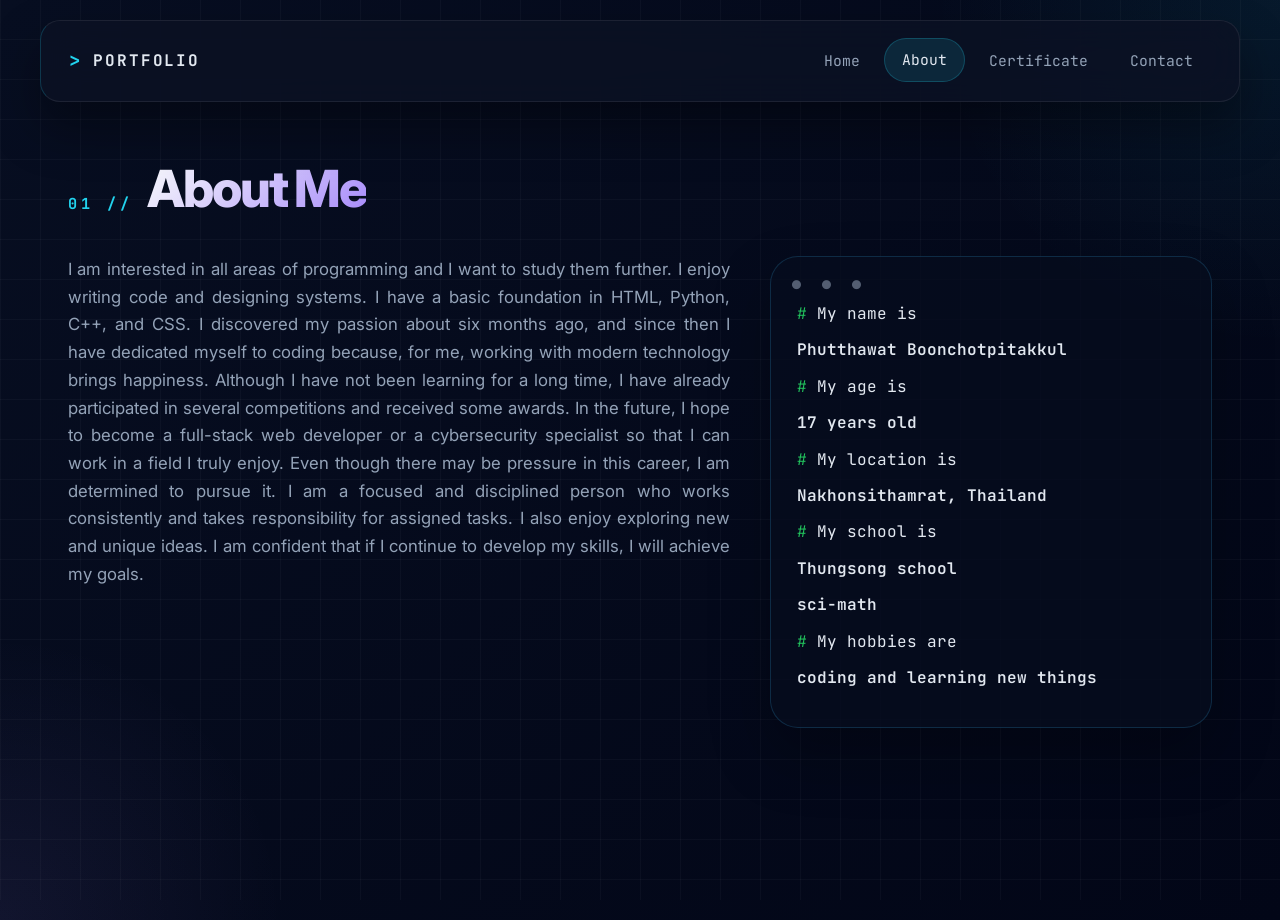
==== index2_about.html @ 13bac24c "first commit" ====
<!DOCTYPE html>
<html lang="en">
<head>
    <meta charset="UTF-8">
    <meta name="viewport" content="width=device-width, initial-scale=1.0">
    <title>My Portfolio</title>
    <link rel="stylesheet" href="index.css">
</head>
<body>
    <header class="main-header">
    <div class="logo">
        <span class="arrow">></span> PORTFOLIO
    </div>
    
    <nav class="nav-container">
        <ul class="nav">
            <li class="nav-item"><a href="index.html" class="nav-link">Home</a></li>
            <li class="nav-item"><a href="index2_about.html" class="nav-link active">About</a></li>
            <li class="nav-item"><a href="index3_certificate.html" class="nav-link">Certificate</a></li>
            <li class="nav-item"><a href="index4_contac.html" class="nav-link">Contact</a></li>
        </ul>
    </nav>
</header>
    <section id="ABOUT">
        <div class="section-heading">
            <span class="section-num">01 //</span>
            <h1>About Me</h1>
        </div>
    <div class="about-grid">
        <div class="about-left">
        <p>I am interested in all areas of programming and I want to study them further. I enjoy writing code and designing systems. I have a basic foundation in HTML, Python, C++, and CSS. I discovered my passion about six months ago, and since then I have dedicated myself to coding because, for me, working with modern technology brings happiness.
           Although I have not been learning for a long time, I have already participated in several competitions and received some awards. In the future, I hope to become a full-stack web developer or a cybersecurity specialist so that I can work in a field I truly enjoy. Even though there may be pressure in this career, I am determined to pursue it.
             I am a focused and disciplined person who works consistently and takes responsibility for assigned tasks. I also enjoy exploring new and unique ideas. I am confident that if I continue to develop my skills, I will achieve my goals.</p>
    </div>
    <div class="terminal">
      <div class="term-body">
        <p><span class="green"># </span>My name is</p>
        <p class="blue">Phutthawat Boonchotpitakkul</p>
        <p><span class="green"># </span>My age is</p>
        <p class="blue">17 years old</p>
        <p><span class="green"># </span>My location is</p>
        <p class="blue">Nakhonsithamrat, Thailand</p>
        <p><span class="green"># </span>My school is</p>
        <p class="blue">Thungsong school</p>
        <p class="blue">sci-math</p>
        <p><span class="green"># </span>My hobbies are</p>
        <p class="blue">coding and learning new things</p>

      </div>
    </div>
    </section>
  </div>
        
</body>
</html>
---- index.css ----
﻿@import url('https://fonts.googleapis.com/css2?family=Inter:wght@400;700&family=JetBrains+Mono:wght@400;500&display=swap');

:root {
    --bg-dark: #040b1a;
    --bg-panel: rgba(12, 18, 36, 0.75);
    --bg-panel-strong: rgba(5, 13, 34, 0.9);
    --border-glow: rgba(34, 211, 238, 0.35);
    --border-highlight: rgba(167, 139, 250, 0.6);
    --text-primary: #e2e8f0;
    --text-muted: #94a3b8;
    --text-accent: #22d3ee;
    --text-accent-strong: #a78bfa;
    --surface: rgba(255, 255, 255, 0.05);
    --shadow: 0 25px 50px rgba(0, 0, 0, 0.35);
    --radius: 20px;
}

* {
    box-sizing: border-box;
}

html {
    scroll-behavior: smooth;
}

body {
    margin: 0;
    min-height: 100vh;
    font-family: 'Inter', sans-serif;
    color: var(--text-primary);
    background-color: var(--bg-dark);
    background-image:
        radial-gradient(circle at top right, rgba(34, 211, 238, 0.08), transparent 22%),
        radial-gradient(circle at bottom left, rgba(167, 139, 250, 0.08), transparent 18%),
        linear-gradient(135deg, rgba(7, 14, 33, 1) 0%, rgba(2, 6, 23, 1) 100%);
    line-height: 1.65;
}

body::before {
    content: '';
    position: fixed;
    inset: 0;
    background-image:
        linear-gradient(0deg, rgba(255,255,255,0.03) 1px, transparent 1px),
        linear-gradient(90deg, rgba(255,255,255,0.03) 1px, transparent 1px);
    background-size: 40px 40px;
    pointer-events: none;
    z-index: -1;
}

img {
    max-width: 100%;
    display: block;
}

a {
    color: var(--text-accent);
    text-decoration: none;
}

a:hover {
    color: #8be9fd;
}

button,
input,
textarea {
    font: inherit;
}

.main-header {
    max-width: 1200px;
    margin: 20px auto 0;
    padding: 18px 28px;
    display: flex;
    align-items: center;
    justify-content: space-between;
    gap: 16px;
    background: rgba(12, 18, 36, 0.82);
    border: 1px solid rgba(255, 255, 255, 0.08);
    border-left: 1px solid rgba(34, 211, 238, 0.2);
    border-radius: var(--radius);
    box-shadow: var(--shadow);
    backdrop-filter: blur(18px);
}

.logo {
    display: inline-flex;
    align-items: center;
    gap: 10px;
    font-family: 'JetBrains Mono', monospace;
    font-weight: 700;
    letter-spacing: 0.12em;
    font-size: 1rem;
    text-transform: uppercase;
    color: var(--text-primary);
}

.logo .arrow {
    color: var(--text-accent);
    font-size: 1.2rem;
}

.nav-container {
    flex: 1;
}

.nav {
    display: flex;
    flex-wrap: wrap;
    justify-content: flex-end;
    list-style: none;
    gap: 6px;
    margin: 0;
    padding: 0;
}

.nav-link {
    display: inline-flex;
    align-items: center;
    justify-content: center;
    padding: 10px 18px;
    border-radius: 999px;
    color: var(--text-muted);
    font-size: 0.92rem;
    font-family: 'JetBrains Mono', monospace;
    transition: transform 0.25s ease, color 0.25s ease, background 0.25s ease;
}

.nav-link:hover,
.nav-link.active {
    color: var(--text-primary);
    background: rgba(34, 211, 238, 0.12);
    transform: translateY(-1px);
}

.nav-link.active {
    box-shadow: inset 0 0 0 1px rgba(34, 211, 238, 0.22);
}

section {
    max-width: 1200px;
    margin: 0 auto;
    padding: 80px 28px 60px;
}

.section-heading {
    display: flex;
    align-items: flex-end;
    flex-wrap: wrap;
    gap: 14px;
    margin-bottom: 40px;
}

.section-num {
    color: var(--text-accent);
    font-family: 'JetBrains Mono', monospace;
    font-size: 0.95rem;
    font-weight: 700;
    letter-spacing: 0.26em;
}

section h1 {
    margin: 0;
    font-size: clamp(2.25rem, 4vw, 3.4rem);
    line-height: 1.05;
    letter-spacing: -0.04em;
}

#HERO {
    display: grid;
    place-items: center;
    min-height: calc(100vh - 140px);
    padding-top: 120px;
}

.hero-content {
    width: min(780px, 100%);
    padding: 42px 42px 48px;
    background: linear-gradient(180deg, rgba(255,255,255,0.04), rgba(255,255,255,0.02));
    border: 1px solid rgba(255, 255, 255, 0.08);
    border-radius: 32px;
    box-shadow: 0 35px 80px rgba(0,0,0,0.25);
    backdrop-filter: blur(18px);
}

.tag {
    display: inline-flex;
    align-items: center;
    gap: 10px;
    padding: 12px 18px;
    border-radius: 999px;
    border: 1px solid rgba(34, 211, 238, 0.2);
    background: rgba(34, 211, 238, 0.08);
    color: var(--text-primary);
    font-family: 'JetBrains Mono', monospace;
    font-size: 0.82rem;
    letter-spacing: 0.16em;
    text-transform: uppercase;
    margin-bottom: 24px;
}

.greeting {
    margin: 0 0 18px;
    color: var(--text-muted);
    font-size: 1.1rem;
    font-family: 'JetBrains Mono', monospace;
}

h1 {
    margin: 0;
    font-size: clamp(3.2rem, 7vw, 5rem);
    font-weight: 800;
    line-height: 0.95;
    background: linear-gradient(135deg, #f8fafc 0%, #a78bfa 100%);
    -webkit-background-clip: text;
    background-clip: text;
    -webkit-text-fill-color: transparent;
}

h1 span {
    display: block;
    font-size: 0.95em;
    color: var(--text-accent);
}

.desc {
    margin-top: 26px;
    color: var(--text-muted);
    font-size: 1.05rem;
    max-width: 680px;
}

#ABOUT,
#PORTFOLIO,
#CONTACT {
    padding-top: 60px;
}

#ABOUT {
    padding-bottom: 80px;
}

.about-grid {
    display: grid;
    grid-template-columns: 1.2fr 0.8fr;
    gap: 40px;
    align-items: start;
}

.about-left p {
    margin: 0;
    color: var(--text-muted);
    font-size: 1.05rem;
    text-align: justify;
}

.terminal {
    position: relative;
    padding: 28px 26px 26px;
    background: rgba(7, 13, 30, 0.82);
    border: 1px solid rgba(56, 189, 248, 0.18);
    border-radius: 28px;
    box-shadow: 0 28px 60px rgba(0,0,0,0.25);
}

.terminal::before {
    content: '● ● ●';
    position: absolute;
    top: 18px;
    left: 20px;
    color: rgba(148, 163, 184, 0.55);
    letter-spacing: 8px;
    font-size: 0.75rem;
}

.term-body {
    margin-top: 16px;
}

.term-body p {
    margin: 10px 0;
    color: var(--text-primary);
    font-family: 'JetBrains Mono', monospace;
}

.green {
    color: #22c55e;
}

.blue {
    color: #38bdf8;
    font-weight: 600;
}

.projects-container {
    display: grid;
    gap: 30px;
}

.proj-item {
    display: grid;
    grid-template-columns: 380px minmax(0, 1fr);
    gap: 32px;
    align-items: center;
    padding: 26px;
    border-radius: 28px;
    background: rgba(10, 16, 32, 0.82);
    border: 1px solid rgba(255,255,255,0.06);
    box-shadow: 0 30px 80px rgba(0,0,0,0.2);
}

.proj-item:nth-child(even) {
    grid-template-columns: minmax(0, 1fr) 380px;
}

.proj-image {
    border-radius: 22px;
    overflow: hidden;
    min-height: 240px;
    background: #0a1221;
    border: 1px solid rgba(255,255,255,0.06);
}

.proj-image img {
    width: 100%;
    height: 100%;
    object-fit: cover;
    display: block;
    transition: transform 0.45s ease;
}

.proj-item:hover .proj-image img {
    transform: scale(1.04);
}

.proj-content {
    display: flex;
    flex-direction: column;
    gap: 16px;
}

.proj-tag {
    display: inline-flex;
    align-items: center;
    padding: 8px 14px;
    border-radius: 999px;
    background: rgba(56, 189, 248, 0.12);
    color: #7dd3fc;
    font-family: 'JetBrains Mono', monospace;
    font-size: 0.8rem;
    letter-spacing: 0.08em;
    text-transform: uppercase;
}

.proj-name {
    margin: 0;
    font-size: 2rem;
    font-weight: 800;
    color: #f8fafc;
}

.proj-desc {
    margin: 0;
    color: var(--text-muted);
    line-height: 1.75;
    font-size: 1rem;
    text-align: justify;
}

#CONTACT {
    padding-bottom: 80px;
}

#CONTACT .contact-container {
    display: grid;
    grid-template-columns: repeat(auto-fit, minmax(280px, 1fr));
    gap: 24px;
}

#CONTACT .contact-header {
    margin-bottom: 40px;
}

.contact-item {
    width: 100%;
    padding: 26px 28px;
    border-radius: 28px;
    background: rgba(12, 18, 36, 0.9);
    border: 1px solid rgba(34, 211, 238, 0.15);
    box-shadow: 0 25px 45px rgba(0, 0, 0, 0.25);
    display: grid;
    gap: 12px;
}

.contact-item:hover {
    transform: translateY(-3px);
    border-color: rgba(34, 211, 238, 0.3);
}

.info-icon {
    font-size: 1.8rem;
    color: var(--text-accent);
}

.info-label {
    color: var(--text-accent-strong);
    font-family: 'JetBrains Mono', monospace;
    font-size: 0.9rem;
    text-transform: uppercase;
    letter-spacing: 0.2em;
}

.info-value {
    color: var(--text-primary);
    font-size: 1.15rem;
    font-weight: 700;
    word-break: break-word;
}

.contact-header {
    display: flex;
    align-items: baseline;
    gap: 16px;
}
.btn-more {
    display: inline-flex;
    align-items: center;
    gap: 10px;
    padding: 14px 22px;
    border-radius: 999px;
    border: 1px solid rgba(255,255,255,0.08);
    background: rgba(255,255,255,0.04);
    color: var(--text-primary);
    transition: transform 0.25s ease, background 0.25s ease;
}

.btn-more:hover {
    background: rgba(34, 211, 238, 0.12);
    transform: translateY(-2px);
}

@media (max-width: 1080px) {
    .proj-item,
    .about-grid {
        grid-template-columns: 1fr;
    }

    .proj-item:nth-child(even) {
        grid-template-columns: 1fr;
    }
}

@media (max-width: 820px) {
    .main-header {
        flex-direction: column;
        align-items: flex-start;
    }

    .nav {
        justify-content: center;
        flex-wrap: nowrap;
        overflow-x: auto;
        -webkit-overflow-scrolling: touch;
        gap: 6px;
    }

    .nav-link {
        font-size: 0.82rem;
        padding: 8px 12px;
        white-space: nowrap;
    }

    section {
        padding: 60px 20px 40px;
    }

    .hero-content {
        padding: 32px 24px 32px;
    }
}

@media (max-width: 768px) {
    #CONTACT .contact-container {
        grid-template-columns: repeat(2, 1fr);
    }
}

@media (max-width: 640px) {
    .nav-link {
        padding: 10px 14px;
        font-size: 0.82rem;
    }

    .section-heading {
        gap: 10px;
    }

    .proj-name {
        font-size: 1.6rem;
    }

    .contact-item {
        padding: 22px;
    }

    #CONTACT .contact-container {
        grid-template-columns: 1fr;
    }

    #HERO {
        min-height: auto;
        padding-top: 80px;
    }

    h1 {
        font-size: clamp(2.4rem, 10vw, 3.7rem);
    }
}
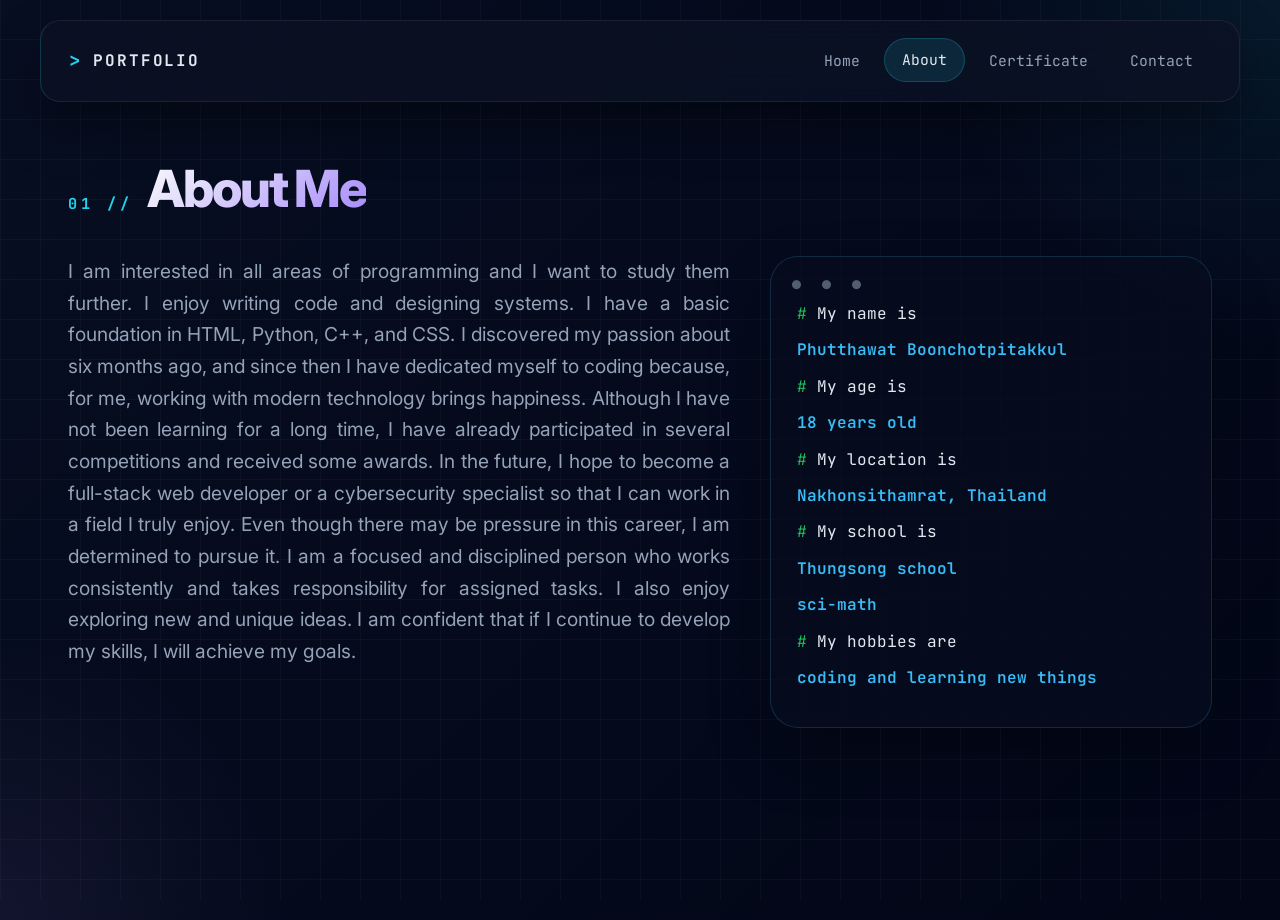
==== commit fdddc64e: "Add function aos and upgrade desire" ====
--- a/index2_about.html
+++ b/index2_about.html
@@ -1,3 +1,4 @@
+
 <!DOCTYPE html>
 <html lang="en">
 <head>
@@ -5,6 +6,7 @@
     <meta name="viewport" content="width=device-width, initial-scale=1.0">
     <title>My Portfolio</title>
     <link rel="stylesheet" href="index.css">
+    <link href="https://unpkg.com/aos@2.3.1/dist/aos.css" rel="stylesheet">
 </head>
 <body>
     <header class="main-header">
@@ -22,22 +24,33 @@
     </nav>
 </header>
     <section id="ABOUT">
+        <div data-aos="fade-right"
+             data-aos-offset="300"
+            data-aos-easing="ease-out-back">
         <div class="section-heading">
             <span class="section-num">01 //</span>
             <h1>About Me</h1>
         </div>
-    <div class="about-grid">
-        <div class="about-left">
-        <p>I am interested in all areas of programming and I want to study them further. I enjoy writing code and designing systems. I have a basic foundation in HTML, Python, C++, and CSS. I discovered my passion about six months ago, and since then I have dedicated myself to coding because, for me, working with modern technology brings happiness.
-           Although I have not been learning for a long time, I have already participated in several competitions and received some awards. In the future, I hope to become a full-stack web developer or a cybersecurity specialist so that I can work in a field I truly enjoy. Even though there may be pressure in this career, I am determined to pursue it.
-             I am a focused and disciplined person who works consistently and takes responsibility for assigned tasks. I also enjoy exploring new and unique ideas. I am confident that if I continue to develop my skills, I will achieve my goals.</p>
-    </div>
+        </div>
+        <div class="about-grid">
+            <div data-aos="fade-up"
+                data-aos-anchor-placement="top-bottom">
+            <div class="about-left">
+            <p>I am interested in all areas of programming and I want to study them further. I enjoy writing code and designing systems. I have a basic foundation in HTML, Python, C++, and CSS. I discovered my passion about six months ago, and since then I have dedicated myself to coding because, for me, working with modern technology brings happiness.
+                Although I have not been learning for a long time, I have already participated in several competitions and received some awards. In the future, I hope to become a full-stack web developer or a cybersecurity specialist so that I can work in a field I truly enjoy. Even though there may be pressure in this career, I am determined to pursue it.
+                I am a focused and disciplined person who works consistently and takes responsibility for assigned tasks. I also enjoy exploring new and unique ideas. I am confident that if I continue to develop my skills, I will achieve my goals.</p>
+            </div>
+
+        </div>
+
+    <div data-aos="fade-up"
+        data-aos-anchor-placement="top-bottom">    
     <div class="terminal">
       <div class="term-body">
         <p><span class="green"># </span>My name is</p>
         <p class="blue">Phutthawat Boonchotpitakkul</p>
         <p><span class="green"># </span>My age is</p>
-        <p class="blue">17 years old</p>
+        <p class="blue">18 years old</p>
         <p><span class="green"># </span>My location is</p>
         <p class="blue">Nakhonsithamrat, Thailand</p>
         <p><span class="green"># </span>My school is</p>
@@ -49,7 +62,11 @@
       </div>
     </div>
     </section>
-  </div>
+    </div>
+    <script src="https://unpkg.com/aos@2.3.1/dist/aos.js"></script>
+    <script>
+        AOS.init();
+    </script>
         
 </body>
 </html>
--- a/index.css
+++ b/index.css
@@ -251,7 +251,7 @@
 .about-left p {
     margin: 0;
     color: var(--text-muted);
-    font-size: 1.05rem;
+    font-size: 1.20rem;
     text-align: justify;
 }
 
@@ -280,7 +280,6 @@
 
 .term-body p {
     margin: 10px 0;
-    color: var(--text-primary);
     font-family: 'JetBrains Mono', monospace;
 }
 
@@ -314,10 +313,22 @@
     grid-template-columns: minmax(0, 1fr) 380px;
 }
 
+@media (min-width: 1081px) {
+    .proj-item:nth-child(even) .proj-image {
+        order: 2;
+    }
+.proj-item:nth-child(even) .proj-content {
+        order: 1;
+        text-align: right;
+        align-items: flex-end;
+    }
+}
+
 .proj-image {
     border-radius: 22px;
     overflow: hidden;
-    min-height: 240px;
+    width: 100%;
+    aspect-ratio: 16 / 10;
     background: #0a1221;
     border: 1px solid rgba(255,255,255,0.06);
 }
@@ -329,6 +340,9 @@
     display: block;
     transition: transform 0.45s ease;
 }
+.proj-image img[alt="THNCA"] {
+    object-fit: contain;
+}
 
 .proj-item:hover .proj-image img {
     transform: scale(1.04);
@@ -339,17 +353,17 @@
     flex-direction: column;
     gap: 16px;
 }
-
 .proj-tag {
     display: inline-flex;
     align-items: center;
-    padding: 8px 14px;
+    width: fit-content;        
+    padding: 8px 14px;         
     border-radius: 999px;
     background: rgba(56, 189, 248, 0.12);
     color: #7dd3fc;
     font-family: 'JetBrains Mono', monospace;
-    font-size: 0.8rem;
-    letter-spacing: 0.08em;
+    font-size: 0.86rem;        
+    letter-spacing: 0.1em;    
     text-transform: uppercase;
 }
 
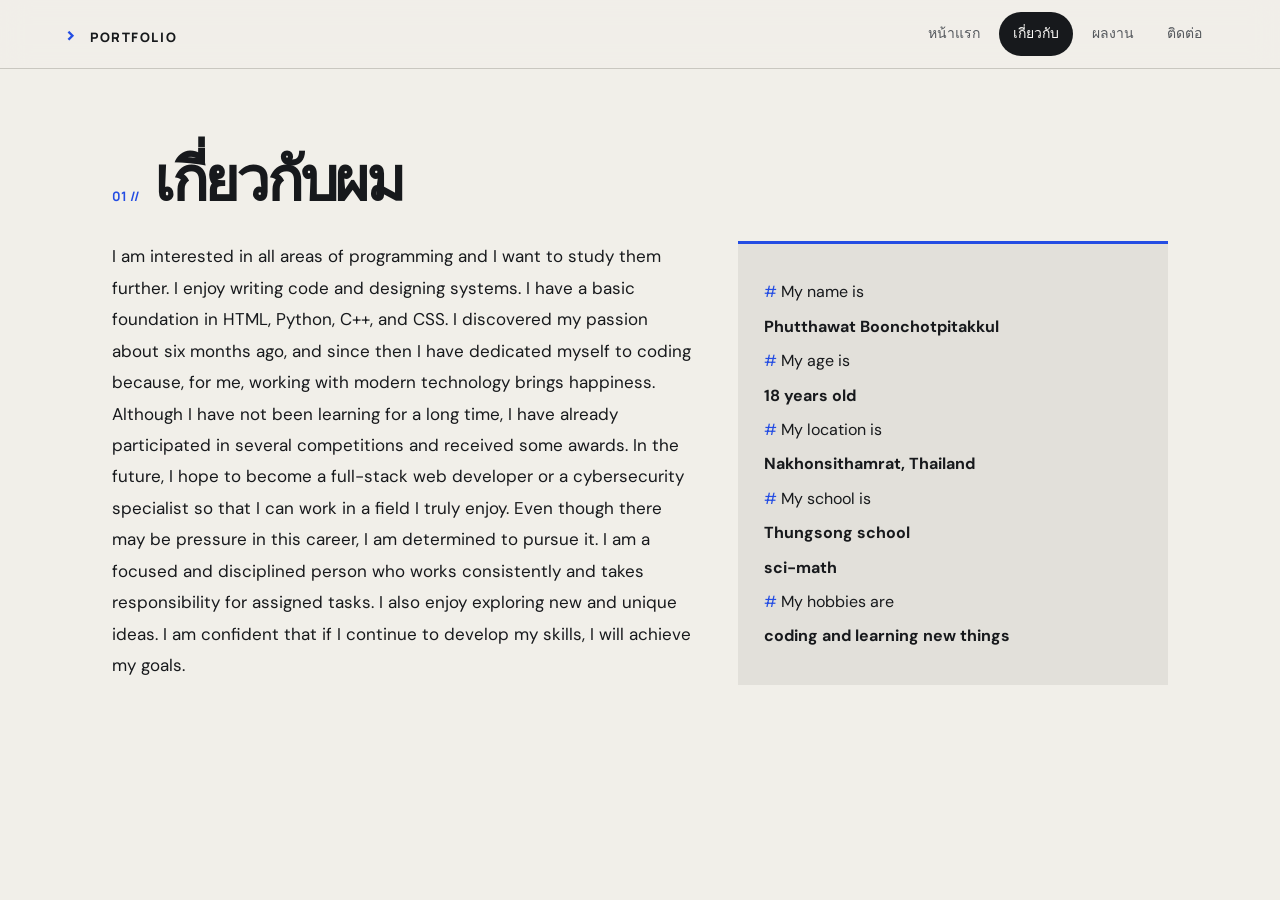
==== commit 3bb651aa: "Improve Thai portfolio UX and responsive layout" ====
--- a/index2_about.html
+++ b/index2_about.html
@@ -1,6 +1,6 @@
 
 <!DOCTYPE html>
-<html lang="en">
+<html lang="th">
 <head>
     <meta charset="UTF-8">
     <meta name="viewport" content="width=device-width, initial-scale=1.0">
@@ -16,10 +16,10 @@
     
     <nav class="nav-container">
         <ul class="nav">
-            <li class="nav-item"><a href="index.html" class="nav-link">Home</a></li>
-            <li class="nav-item"><a href="index2_about.html" class="nav-link active">About</a></li>
-            <li class="nav-item"><a href="index3_certificate.html" class="nav-link">Certificate</a></li>
-            <li class="nav-item"><a href="index4_contac.html" class="nav-link">Contact</a></li>
+            <li class="nav-item"><a href="index.html" class="nav-link">หน้าแรก</a></li>
+            <li class="nav-item"><a href="index2_about.html" class="nav-link active">เกี่ยวกับ</a></li>
+            <li class="nav-item"><a href="index3_certificate.html" class="nav-link">ผลงาน</a></li>
+            <li class="nav-item"><a href="index4_contac.html" class="nav-link">ติดต่อ</a></li>
         </ul>
     </nav>
 </header>
@@ -29,7 +29,7 @@
             data-aos-easing="ease-out-back">
         <div class="section-heading">
             <span class="section-num">01 //</span>
-            <h1>About Me</h1>
+            <h1>เกี่ยวกับผม</h1>
         </div>
         </div>
         <div class="about-grid">
--- a/index.css
+++ b/index.css
@@ -1,533 +1,6 @@
-﻿@import url('https://fonts.googleapis.com/css2?family=Inter:wght@400;700&family=JetBrains+Mono:wght@400;500&display=swap');
-
-:root {
-    --bg-dark: #040b1a;
-    --bg-panel: rgba(12, 18, 36, 0.75);
-    --bg-panel-strong: rgba(5, 13, 34, 0.9);
-    --border-glow: rgba(34, 211, 238, 0.35);
-    --border-highlight: rgba(167, 139, 250, 0.6);
-    --text-primary: #e2e8f0;
-    --text-muted: #94a3b8;
-    --text-accent: #22d3ee;
-    --text-accent-strong: #a78bfa;
-    --surface: rgba(255, 255, 255, 0.05);
-    --shadow: 0 25px 50px rgba(0, 0, 0, 0.35);
-    --radius: 20px;
-}
-
-* {
-    box-sizing: border-box;
-}
-
-html {
-    scroll-behavior: smooth;
-}
-
-body {
-    margin: 0;
-    min-height: 100vh;
-    font-family: 'Inter', sans-serif;
-    color: var(--text-primary);
-    background-color: var(--bg-dark);
-    background-image:
-        radial-gradient(circle at top right, rgba(34, 211, 238, 0.08), transparent 22%),
-        radial-gradient(circle at bottom left, rgba(167, 139, 250, 0.08), transparent 18%),
-        linear-gradient(135deg, rgba(7, 14, 33, 1) 0%, rgba(2, 6, 23, 1) 100%);
-    line-height: 1.65;
-}
-
-body::before {
-    content: '';
-    position: fixed;
-    inset: 0;
-    background-image:
-        linear-gradient(0deg, rgba(255,255,255,0.03) 1px, transparent 1px),
-        linear-gradient(90deg, rgba(255,255,255,0.03) 1px, transparent 1px);
-    background-size: 40px 40px;
-    pointer-events: none;
-    z-index: -1;
-}
-
-img {
-    max-width: 100%;
-    display: block;
-}
-
-a {
-    color: var(--text-accent);
-    text-decoration: none;
-}
-
-a:hover {
-    color: #8be9fd;
-}
-
-button,
-input,
-textarea {
-    font: inherit;
-}
-
-.main-header {
-    max-width: 1200px;
-    margin: 20px auto 0;
-    padding: 18px 28px;
-    display: flex;
-    align-items: center;
-    justify-content: space-between;
-    gap: 16px;
-    background: rgba(12, 18, 36, 0.82);
-    border: 1px solid rgba(255, 255, 255, 0.08);
-    border-left: 1px solid rgba(34, 211, 238, 0.2);
-    border-radius: var(--radius);
-    box-shadow: var(--shadow);
-    backdrop-filter: blur(18px);
-}
-
-.logo {
-    display: inline-flex;
-    align-items: center;
-    gap: 10px;
-    font-family: 'JetBrains Mono', monospace;
-    font-weight: 700;
-    letter-spacing: 0.12em;
-    font-size: 1rem;
-    text-transform: uppercase;
-    color: var(--text-primary);
-}
-
-.logo .arrow {
-    color: var(--text-accent);
-    font-size: 1.2rem;
-}
-
-.nav-container {
-    flex: 1;
-}
-
-.nav {
-    display: flex;
-    flex-wrap: wrap;
-    justify-content: flex-end;
-    list-style: none;
-    gap: 6px;
-    margin: 0;
-    padding: 0;
-}
-
-.nav-link {
-    display: inline-flex;
-    align-items: center;
-    justify-content: center;
-    padding: 10px 18px;
-    border-radius: 999px;
-    color: var(--text-muted);
-    font-size: 0.92rem;
-    font-family: 'JetBrains Mono', monospace;
-    transition: transform 0.25s ease, color 0.25s ease, background 0.25s ease;
-}
-
-.nav-link:hover,
-.nav-link.active {
-    color: var(--text-primary);
-    background: rgba(34, 211, 238, 0.12);
-    transform: translateY(-1px);
-}
-
-.nav-link.active {
-    box-shadow: inset 0 0 0 1px rgba(34, 211, 238, 0.22);
-}
-
-section {
-    max-width: 1200px;
-    margin: 0 auto;
-    padding: 80px 28px 60px;
-}
-
-.section-heading {
-    display: flex;
-    align-items: flex-end;
-    flex-wrap: wrap;
-    gap: 14px;
-    margin-bottom: 40px;
-}
-
-.section-num {
-    color: var(--text-accent);
-    font-family: 'JetBrains Mono', monospace;
-    font-size: 0.95rem;
-    font-weight: 700;
-    letter-spacing: 0.26em;
-}
-
-section h1 {
-    margin: 0;
-    font-size: clamp(2.25rem, 4vw, 3.4rem);
-    line-height: 1.05;
-    letter-spacing: -0.04em;
-}
-
-#HERO {
-    display: grid;
-    place-items: center;
-    min-height: calc(100vh - 140px);
-    padding-top: 120px;
-}
-
-.hero-content {
-    width: min(780px, 100%);
-    padding: 42px 42px 48px;
-    background: linear-gradient(180deg, rgba(255,255,255,0.04), rgba(255,255,255,0.02));
-    border: 1px solid rgba(255, 255, 255, 0.08);
-    border-radius: 32px;
-    box-shadow: 0 35px 80px rgba(0,0,0,0.25);
-    backdrop-filter: blur(18px);
-}
-
-.tag {
-    display: inline-flex;
-    align-items: center;
-    gap: 10px;
-    padding: 12px 18px;
-    border-radius: 999px;
-    border: 1px solid rgba(34, 211, 238, 0.2);
-    background: rgba(34, 211, 238, 0.08);
-    color: var(--text-primary);
-    font-family: 'JetBrains Mono', monospace;
-    font-size: 0.82rem;
-    letter-spacing: 0.16em;
-    text-transform: uppercase;
-    margin-bottom: 24px;
-}
-
-.greeting {
-    margin: 0 0 18px;
-    color: var(--text-muted);
-    font-size: 1.1rem;
-    font-family: 'JetBrains Mono', monospace;
-}
-
-h1 {
-    margin: 0;
-    font-size: clamp(3.2rem, 7vw, 5rem);
-    font-weight: 800;
-    line-height: 0.95;
-    background: linear-gradient(135deg, #f8fafc 0%, #a78bfa 100%);
-    -webkit-background-clip: text;
-    background-clip: text;
-    -webkit-text-fill-color: transparent;
-}
-
-h1 span {
-    display: block;
-    font-size: 0.95em;
-    color: var(--text-accent);
-}
-
-.desc {
-    margin-top: 26px;
-    color: var(--text-muted);
-    font-size: 1.05rem;
-    max-width: 680px;
-}
-
-#ABOUT,
-#PORTFOLIO,
-#CONTACT {
-    padding-top: 60px;
-}
-
-#ABOUT {
-    padding-bottom: 80px;
-}
-
-.about-grid {
-    display: grid;
-    grid-template-columns: 1.2fr 0.8fr;
-    gap: 40px;
-    align-items: start;
-}
-
-.about-left p {
-    margin: 0;
-    color: var(--text-muted);
-    font-size: 1.20rem;
-    text-align: justify;
-}
-
-.terminal {
-    position: relative;
-    padding: 28px 26px 26px;
-    background: rgba(7, 13, 30, 0.82);
-    border: 1px solid rgba(56, 189, 248, 0.18);
-    border-radius: 28px;
-    box-shadow: 0 28px 60px rgba(0,0,0,0.25);
-}
-
-.terminal::before {
-    content: '● ● ●';
-    position: absolute;
-    top: 18px;
-    left: 20px;
-    color: rgba(148, 163, 184, 0.55);
-    letter-spacing: 8px;
-    font-size: 0.75rem;
-}
-
-.term-body {
-    margin-top: 16px;
-}
-
-.term-body p {
-    margin: 10px 0;
-    font-family: 'JetBrains Mono', monospace;
-}
-
-.green {
-    color: #22c55e;
-}
-
-.blue {
-    color: #38bdf8;
-    font-weight: 600;
-}
-
-.projects-container {
-    display: grid;
-    gap: 30px;
-}
-
-.proj-item {
-    display: grid;
-    grid-template-columns: 380px minmax(0, 1fr);
-    gap: 32px;
-    align-items: center;
-    padding: 26px;
-    border-radius: 28px;
-    background: rgba(10, 16, 32, 0.82);
-    border: 1px solid rgba(255,255,255,0.06);
-    box-shadow: 0 30px 80px rgba(0,0,0,0.2);
-}
-
-.proj-item:nth-child(even) {
-    grid-template-columns: minmax(0, 1fr) 380px;
-}
-
-@media (min-width: 1081px) {
-    .proj-item:nth-child(even) .proj-image {
-        order: 2;
-    }
-.proj-item:nth-child(even) .proj-content {
-        order: 1;
-        text-align: right;
-        align-items: flex-end;
-    }
-}
-
-.proj-image {
-    border-radius: 22px;
-    overflow: hidden;
-    width: 100%;
-    aspect-ratio: 16 / 10;
-    background: #0a1221;
-    border: 1px solid rgba(255,255,255,0.06);
-}
-
-.proj-image img {
-    width: 100%;
-    height: 100%;
-    object-fit: cover;
-    display: block;
-    transition: transform 0.45s ease;
-}
-.proj-image img[alt="THNCA"] {
-    object-fit: contain;
-}
-
-.proj-item:hover .proj-image img {
-    transform: scale(1.04);
-}
-
-.proj-content {
-    display: flex;
-    flex-direction: column;
-    gap: 16px;
-}
-.proj-tag {
-    display: inline-flex;
-    align-items: center;
-    width: fit-content;        
-    padding: 8px 14px;         
-    border-radius: 999px;
-    background: rgba(56, 189, 248, 0.12);
-    color: #7dd3fc;
-    font-family: 'JetBrains Mono', monospace;
-    font-size: 0.86rem;        
-    letter-spacing: 0.1em;    
-    text-transform: uppercase;
-}
-
-.proj-name {
-    margin: 0;
-    font-size: 2rem;
-    font-weight: 800;
-    color: #f8fafc;
-}
-
-.proj-desc {
-    margin: 0;
-    color: var(--text-muted);
-    line-height: 1.75;
-    font-size: 1rem;
-    text-align: justify;
-}
-
-#CONTACT {
-    padding-bottom: 80px;
-}
-
-#CONTACT .contact-container {
-    display: grid;
-    grid-template-columns: repeat(auto-fit, minmax(280px, 1fr));
-    gap: 24px;
-}
-
-#CONTACT .contact-header {
-    margin-bottom: 40px;
-}
-
-.contact-item {
-    width: 100%;
-    padding: 26px 28px;
-    border-radius: 28px;
-    background: rgba(12, 18, 36, 0.9);
-    border: 1px solid rgba(34, 211, 238, 0.15);
-    box-shadow: 0 25px 45px rgba(0, 0, 0, 0.25);
-    display: grid;
-    gap: 12px;
-}
-
-.contact-item:hover {
-    transform: translateY(-3px);
-    border-color: rgba(34, 211, 238, 0.3);
-}
-
-.info-icon {
-    font-size: 1.8rem;
-    color: var(--text-accent);
-}
-
-.info-label {
-    color: var(--text-accent-strong);
-    font-family: 'JetBrains Mono', monospace;
-    font-size: 0.9rem;
-    text-transform: uppercase;
-    letter-spacing: 0.2em;
-}
-
-.info-value {
-    color: var(--text-primary);
-    font-size: 1.15rem;
-    font-weight: 700;
-    word-break: break-word;
-}
-
-.contact-header {
-    display: flex;
-    align-items: baseline;
-    gap: 16px;
-}
-.btn-more {
-    display: inline-flex;
-    align-items: center;
-    gap: 10px;
-    padding: 14px 22px;
-    border-radius: 999px;
-    border: 1px solid rgba(255,255,255,0.08);
-    background: rgba(255,255,255,0.04);
-    color: var(--text-primary);
-    transition: transform 0.25s ease, background 0.25s ease;
-}
-
-.btn-more:hover {
-    background: rgba(34, 211, 238, 0.12);
-    transform: translateY(-2px);
-}
-
-@media (max-width: 1080px) {
-    .proj-item,
-    .about-grid {
-        grid-template-columns: 1fr;
-    }
-
-    .proj-item:nth-child(even) {
-        grid-template-columns: 1fr;
-    }
-}
-
-@media (max-width: 820px) {
-    .main-header {
-        flex-direction: column;
-        align-items: flex-start;
-    }
-
-    .nav {
-        justify-content: center;
-        flex-wrap: nowrap;
-        overflow-x: auto;
-        -webkit-overflow-scrolling: touch;
-        gap: 6px;
-    }
-
-    .nav-link {
-        font-size: 0.82rem;
-        padding: 8px 12px;
-        white-space: nowrap;
-    }
-
-    section {
-        padding: 60px 20px 40px;
-    }
-
-    .hero-content {
-        padding: 32px 24px 32px;
-    }
-}
-
-@media (max-width: 768px) {
-    #CONTACT .contact-container {
-        grid-template-columns: repeat(2, 1fr);
-    }
-}
-
-@media (max-width: 640px) {
-    .nav-link {
-        padding: 10px 14px;
-        font-size: 0.82rem;
-    }
-
-    .section-heading {
-        gap: 10px;
-    }
-
-    .proj-name {
-        font-size: 1.6rem;
-    }
-
-    .contact-item {
-        padding: 22px;
-    }
-
-    #CONTACT .contact-container {
-        grid-template-columns: 1fr;
-    }
-
-    #HERO {
-        min-height: auto;
-        padding-top: 80px;
-    }
-
-    h1 {
-        font-size: clamp(2.4rem, 10vw, 3.7rem);
-    }
-}
+@import url('https://fonts.googleapis.com/css2?family=DM+Sans:wght@400;500;600;700&family=Manrope:wght@400;500;600;700;800&display=swap');
+:root{--ink:#17191c;--muted:#5e6268;--paper:#f1efe9;--white:#fbfaf7;--blue:#244de3;--line:#c9c7c0;--ease:cubic-bezier(.23,1,.32,1)}
+*{box-sizing:border-box}html{scroll-behavior:smooth;scroll-padding-top:88px}body{margin:0;background:var(--paper);color:var(--ink);font:400 16px/1.65 'DM Sans',system-ui,sans-serif}a{color:inherit;text-decoration:none}a:focus-visible{outline:3px solid var(--blue);outline-offset:4px}img{display:block;max-width:100%}.main-header{position:sticky;top:0;z-index:10;width:100%;max-width:none;margin:0;padding:12px max(5vw,20px);display:flex;justify-content:space-between;align-items:center;gap:22px;background:rgba(241,239,233,.94);backdrop-filter:blur(14px);border-bottom:1px solid var(--line)}.logo{font:800 13px 'Manrope',sans-serif;letter-spacing:.12em;white-space:nowrap}.logo .arrow{color:var(--blue);font-size:20px;margin-right:7px}.nav-container{flex:0 1 auto}.nav{display:flex;align-items:center;justify-content:flex-end;gap:5px;margin:0;padding:0;list-style:none}.nav-link{display:inline-flex;min-height:44px;align-items:center;justify-content:center;padding:8px 14px;color:#55585d;font-size:14px;border-radius:999px;transition:color .18s ease,background-color .18s ease}.nav-link:hover,.nav-link.active{color:var(--white);background:var(--ink)}section{width:min(1120px,100%);margin:0 auto;padding:76px 32px 88px}.section-heading,.contact-header{display:flex;align-items:baseline;gap:14px;margin-bottom:32px}.section-num{color:var(--blue);font:700 13px 'Manrope',sans-serif}.section-heading h1,.contact-header h1{margin:0;font:800 clamp(34px,5vw,60px)/1.04 'Manrope',sans-serif;letter-spacing:-.055em}#HERO{width:min(1120px,100%);min-height:min(760px,calc(100svh - 70px));padding:90px 32px 110px;display:flex;align-items:center}.hero-content{width:100%;padding:clamp(32px,7vw,92px);background:var(--blue);color:var(--white);position:relative;overflow:hidden}.hero-content:after{content:'PB';position:absolute;right:-.04em;bottom:-.48em;color:rgba(255,255,255,.09);font:800 clamp(200px,42vw,540px)/1 'Manrope',sans-serif;letter-spacing:-.1em;pointer-events:none}.hero-content>*{position:relative;z-index:1}.tag{display:inline-flex;margin:0 0 36px;padding:7px 12px;border:1px solid rgba(255,255,255,.55);border-radius:999px;font-size:13px}.greeting{margin:0 0 16px;color:#e0e5ff}.hero-content h1{max-width:850px;margin:0;font:800 clamp(48px,9.4vw,112px)/.98 'Manrope',sans-serif;letter-spacing:-.075em}.hero-content h1 span{display:block;margin-top:.12em;color:#d4ddff;font-size:.64em;letter-spacing:-.055em}.desc{max-width:590px;margin:24px 0 0;color:#e0e5ff;font-size:18px}.hero-actions{display:flex;flex-wrap:wrap;gap:12px;margin-top:32px}.button{min-height:48px;display:inline-flex;align-items:center;justify-content:center;padding:11px 19px;border:1px solid var(--white);font-weight:700;font-size:14px;transition:transform .16s var(--ease),background-color .16s ease,color .16s ease}.button.primary{background:var(--white);color:var(--blue)}.button.secondary:hover{background:var(--white);color:var(--blue)}.button:active{transform:scale(.98)}#ABOUT,#PORTFOLIO,#CONTACT{padding-top:78px}.about-grid{display:grid;grid-template-columns:1.15fr .85fr;gap:44px;align-items:start}.about-left p{margin:0;font-size:17px;line-height:1.85}.terminal{padding:27px 26px;background:#e2e0da;border-top:3px solid var(--blue)}.term-body p{margin:8px 0}.green{color:var(--blue)}.blue{font-weight:700}.projects-container{display:grid;gap:0}.proj-item,.proj-item:nth-child(even){display:grid;grid-template-columns:minmax(0,.92fr) minmax(0,1.08fr);gap:36px;align-items:center;padding:32px 0;border-bottom:1px solid var(--line)}.proj-image{aspect-ratio:16/10;overflow:hidden;background:#e2e0da}.proj-image img{width:100%;height:100%;object-fit:cover;transition:transform .35s var(--ease)}.proj-image img[alt="THNCA"]{object-fit:contain}.proj-content{display:flex;flex-direction:column;align-items:flex-start;gap:12px}.proj-tag{color:var(--blue);font-size:13px;font-weight:700}.proj-name{margin:0;font:800 clamp(25px,3.6vw,40px)/1.1 'Manrope',sans-serif;letter-spacing:-.045em}.proj-desc{margin:0;color:#44474d;line-height:1.8}.contact-container{display:grid;grid-template-columns:repeat(2,minmax(0,1fr));gap:0 32px}.contact-item{min-width:0;display:grid;grid-template-columns:36px 1fr;column-gap:12px;padding:21px 0;border-top:1px solid var(--line)}.info-icon{grid-row:span 2;color:var(--blue);font-size:19px}.info-label{color:var(--muted);font-size:13px}.info-value{font-weight:700;overflow-wrap:anywhere}.contact-item:hover .info-value{color:var(--blue)}
+@media(hover:hover) and (pointer:fine){.proj-item:hover .proj-image img{transform:scale(1.025)}.button:hover{transform:translateY(-2px)}}
+@media(max-width:760px){.main-header{padding:10px 18px;gap:8px;flex-direction:column;align-items:stretch}.logo{padding:2px 0}.nav-container{width:100%}.nav{display:grid;grid-template-columns:repeat(4,minmax(0,1fr));gap:2px}.nav-link{width:100%;padding:7px 3px;font-size:clamp(11px,3.1vw,14px)}section{padding:56px 20px 64px}#HERO{min-height:calc(88svh - 105px);padding:30px 20px 60px}.hero-content{padding:clamp(27px,8vw,48px)}.tag{margin-bottom:26px}.hero-content h1{font-size:clamp(43px,11vw,76px)}.desc{font-size:16px}.about-grid{grid-template-columns:1fr;gap:24px}.about-left p{font-size:16px}.proj-item,.proj-item:nth-child(even){grid-template-columns:minmax(0,1fr);gap:17px;padding:23px 0}.proj-image{aspect-ratio:16/9}.contact-container{grid-template-columns:minmax(0,1fr)}#ABOUT,#PORTFOLIO,#CONTACT{padding-top:56px}.section-heading,.contact-header{gap:10px;margin-bottom:25px}.section-heading h1,.contact-header h1{font-size:clamp(34px,9vw,48px)}}
+@media(prefers-reduced-motion:reduce){html{scroll-behavior:auto}*,*::before,*::after{animation-duration:.01ms!important;animation-iteration-count:1!important;scroll-behavior:auto!important;transition-duration:.01ms!important}}
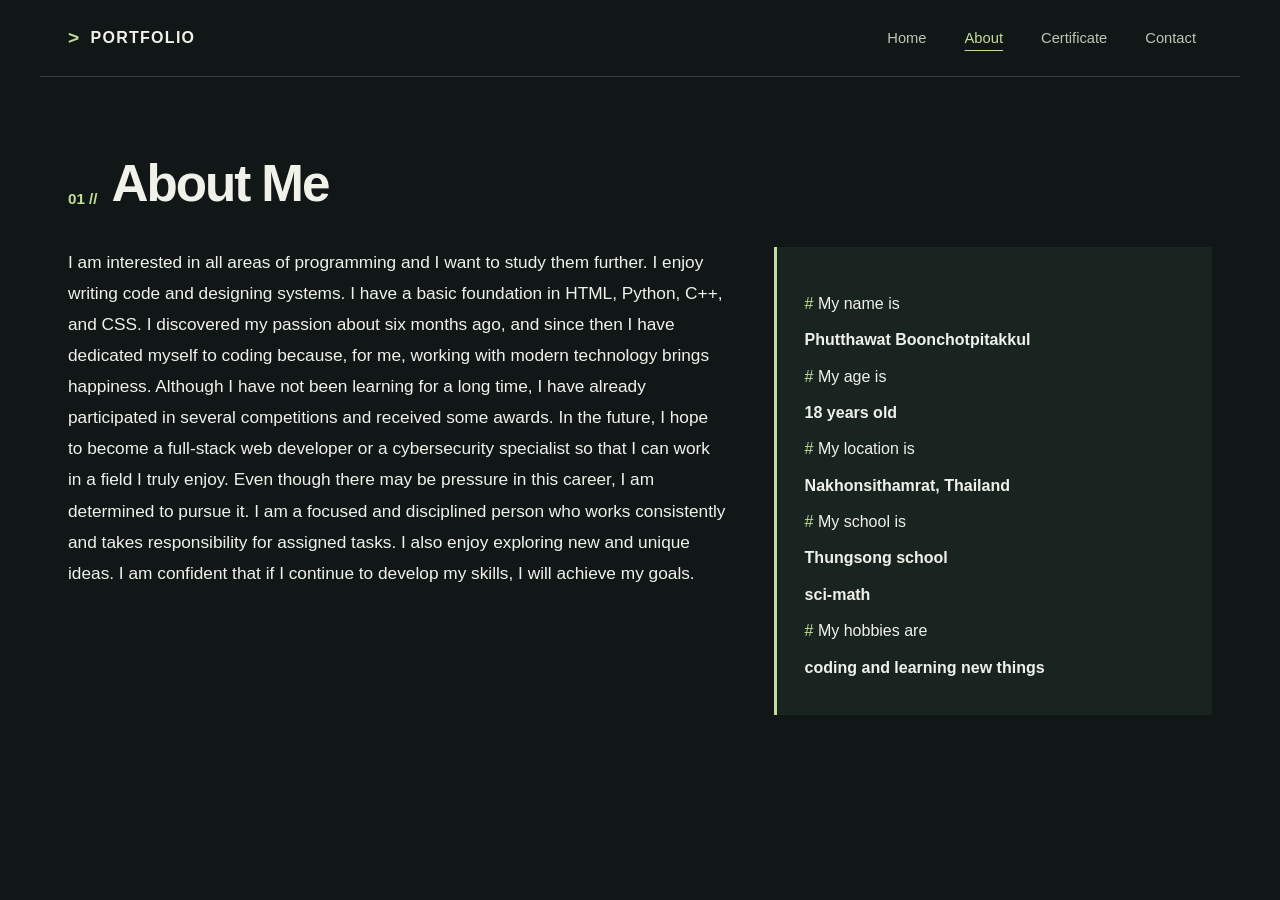
==== commit 50555a21: "Restore previous portfolio design" ====
--- a/index2_about.html
+++ b/index2_about.html
@@ -1,6 +1,6 @@
 
 <!DOCTYPE html>
-<html lang="th">
+<html lang="en">
 <head>
     <meta charset="UTF-8">
     <meta name="viewport" content="width=device-width, initial-scale=1.0">
@@ -16,10 +16,10 @@
     
     <nav class="nav-container">
         <ul class="nav">
-            <li class="nav-item"><a href="index.html" class="nav-link">หน้าแรก</a></li>
-            <li class="nav-item"><a href="index2_about.html" class="nav-link active">เกี่ยวกับ</a></li>
-            <li class="nav-item"><a href="index3_certificate.html" class="nav-link">ผลงาน</a></li>
-            <li class="nav-item"><a href="index4_contac.html" class="nav-link">ติดต่อ</a></li>
+            <li class="nav-item"><a href="index.html" class="nav-link">Home</a></li>
+            <li class="nav-item"><a href="index2_about.html" class="nav-link active">About</a></li>
+            <li class="nav-item"><a href="index3_certificate.html" class="nav-link">Certificate</a></li>
+            <li class="nav-item"><a href="index4_contac.html" class="nav-link">Contact</a></li>
         </ul>
     </nav>
 </header>
@@ -29,7 +29,7 @@
             data-aos-easing="ease-out-back">
         <div class="section-heading">
             <span class="section-num">01 //</span>
-            <h1>เกี่ยวกับผม</h1>
+            <h1>About Me</h1>
         </div>
         </div>
         <div class="about-grid">
--- a/index.css
+++ b/index.css
@@ -1,6 +1,103 @@
-@import url('https://fonts.googleapis.com/css2?family=DM+Sans:wght@400;500;600;700&family=Manrope:wght@400;500;600;700;800&display=swap');
-:root{--ink:#17191c;--muted:#5e6268;--paper:#f1efe9;--white:#fbfaf7;--blue:#244de3;--line:#c9c7c0;--ease:cubic-bezier(.23,1,.32,1)}
-*{box-sizing:border-box}html{scroll-behavior:smooth;scroll-padding-top:88px}body{margin:0;background:var(--paper);color:var(--ink);font:400 16px/1.65 'DM Sans',system-ui,sans-serif}a{color:inherit;text-decoration:none}a:focus-visible{outline:3px solid var(--blue);outline-offset:4px}img{display:block;max-width:100%}.main-header{position:sticky;top:0;z-index:10;width:100%;max-width:none;margin:0;padding:12px max(5vw,20px);display:flex;justify-content:space-between;align-items:center;gap:22px;background:rgba(241,239,233,.94);backdrop-filter:blur(14px);border-bottom:1px solid var(--line)}.logo{font:800 13px 'Manrope',sans-serif;letter-spacing:.12em;white-space:nowrap}.logo .arrow{color:var(--blue);font-size:20px;margin-right:7px}.nav-container{flex:0 1 auto}.nav{display:flex;align-items:center;justify-content:flex-end;gap:5px;margin:0;padding:0;list-style:none}.nav-link{display:inline-flex;min-height:44px;align-items:center;justify-content:center;padding:8px 14px;color:#55585d;font-size:14px;border-radius:999px;transition:color .18s ease,background-color .18s ease}.nav-link:hover,.nav-link.active{color:var(--white);background:var(--ink)}section{width:min(1120px,100%);margin:0 auto;padding:76px 32px 88px}.section-heading,.contact-header{display:flex;align-items:baseline;gap:14px;margin-bottom:32px}.section-num{color:var(--blue);font:700 13px 'Manrope',sans-serif}.section-heading h1,.contact-header h1{margin:0;font:800 clamp(34px,5vw,60px)/1.04 'Manrope',sans-serif;letter-spacing:-.055em}#HERO{width:min(1120px,100%);min-height:min(760px,calc(100svh - 70px));padding:90px 32px 110px;display:flex;align-items:center}.hero-content{width:100%;padding:clamp(32px,7vw,92px);background:var(--blue);color:var(--white);position:relative;overflow:hidden}.hero-content:after{content:'PB';position:absolute;right:-.04em;bottom:-.48em;color:rgba(255,255,255,.09);font:800 clamp(200px,42vw,540px)/1 'Manrope',sans-serif;letter-spacing:-.1em;pointer-events:none}.hero-content>*{position:relative;z-index:1}.tag{display:inline-flex;margin:0 0 36px;padding:7px 12px;border:1px solid rgba(255,255,255,.55);border-radius:999px;font-size:13px}.greeting{margin:0 0 16px;color:#e0e5ff}.hero-content h1{max-width:850px;margin:0;font:800 clamp(48px,9.4vw,112px)/.98 'Manrope',sans-serif;letter-spacing:-.075em}.hero-content h1 span{display:block;margin-top:.12em;color:#d4ddff;font-size:.64em;letter-spacing:-.055em}.desc{max-width:590px;margin:24px 0 0;color:#e0e5ff;font-size:18px}.hero-actions{display:flex;flex-wrap:wrap;gap:12px;margin-top:32px}.button{min-height:48px;display:inline-flex;align-items:center;justify-content:center;padding:11px 19px;border:1px solid var(--white);font-weight:700;font-size:14px;transition:transform .16s var(--ease),background-color .16s ease,color .16s ease}.button.primary{background:var(--white);color:var(--blue)}.button.secondary:hover{background:var(--white);color:var(--blue)}.button:active{transform:scale(.98)}#ABOUT,#PORTFOLIO,#CONTACT{padding-top:78px}.about-grid{display:grid;grid-template-columns:1.15fr .85fr;gap:44px;align-items:start}.about-left p{margin:0;font-size:17px;line-height:1.85}.terminal{padding:27px 26px;background:#e2e0da;border-top:3px solid var(--blue)}.term-body p{margin:8px 0}.green{color:var(--blue)}.blue{font-weight:700}.projects-container{display:grid;gap:0}.proj-item,.proj-item:nth-child(even){display:grid;grid-template-columns:minmax(0,.92fr) minmax(0,1.08fr);gap:36px;align-items:center;padding:32px 0;border-bottom:1px solid var(--line)}.proj-image{aspect-ratio:16/10;overflow:hidden;background:#e2e0da}.proj-image img{width:100%;height:100%;object-fit:cover;transition:transform .35s var(--ease)}.proj-image img[alt="THNCA"]{object-fit:contain}.proj-content{display:flex;flex-direction:column;align-items:flex-start;gap:12px}.proj-tag{color:var(--blue);font-size:13px;font-weight:700}.proj-name{margin:0;font:800 clamp(25px,3.6vw,40px)/1.1 'Manrope',sans-serif;letter-spacing:-.045em}.proj-desc{margin:0;color:#44474d;line-height:1.8}.contact-container{display:grid;grid-template-columns:repeat(2,minmax(0,1fr));gap:0 32px}.contact-item{min-width:0;display:grid;grid-template-columns:36px 1fr;column-gap:12px;padding:21px 0;border-top:1px solid var(--line)}.info-icon{grid-row:span 2;color:var(--blue);font-size:19px}.info-label{color:var(--muted);font-size:13px}.info-value{font-weight:700;overflow-wrap:anywhere}.contact-item:hover .info-value{color:var(--blue)}
-@media(hover:hover) and (pointer:fine){.proj-item:hover .proj-image img{transform:scale(1.025)}.button:hover{transform:translateY(-2px)}}
-@media(max-width:760px){.main-header{padding:10px 18px;gap:8px;flex-direction:column;align-items:stretch}.logo{padding:2px 0}.nav-container{width:100%}.nav{display:grid;grid-template-columns:repeat(4,minmax(0,1fr));gap:2px}.nav-link{width:100%;padding:7px 3px;font-size:clamp(11px,3.1vw,14px)}section{padding:56px 20px 64px}#HERO{min-height:calc(88svh - 105px);padding:30px 20px 60px}.hero-content{padding:clamp(27px,8vw,48px)}.tag{margin-bottom:26px}.hero-content h1{font-size:clamp(43px,11vw,76px)}.desc{font-size:16px}.about-grid{grid-template-columns:1fr;gap:24px}.about-left p{font-size:16px}.proj-item,.proj-item:nth-child(even){grid-template-columns:minmax(0,1fr);gap:17px;padding:23px 0}.proj-image{aspect-ratio:16/9}.contact-container{grid-template-columns:minmax(0,1fr)}#ABOUT,#PORTFOLIO,#CONTACT{padding-top:56px}.section-heading,.contact-header{gap:10px;margin-bottom:25px}.section-heading h1,.contact-header h1{font-size:clamp(34px,9vw,48px)}}
-@media(prefers-reduced-motion:reduce){html{scroll-behavior:auto}*,*::before,*::after{animation-duration:.01ms!important;animation-iteration-count:1!important;scroll-behavior:auto!important;transition-duration:.01ms!important}}
+:root {
+    --bg-dark: #101716;
+    --bg-panel: #192320;
+    --bg-panel-strong: #202c27;
+    --border-glow: rgba(255,255,255,.12);
+    --border-highlight: #a8c686;
+    --text-primary: #f0f2e9;
+    --text-muted: #bdc5b6;
+    --text-accent: #c3dd9a;
+    --text-accent-strong: #d7e9b8;
+    --surface: #192320;
+    --shadow: none;
+    --radius: 4px;
+}
+html, body { max-width:100%; overflow-x:hidden; margin:0; padding:0; }
+* { box-sizing:border-box; }
+html { scroll-behavior:smooth; }
+body { min-height:100vh; font-family:Inter,Arial,sans-serif; color:var(--text-primary); background:var(--bg-dark); line-height:1.65; }
+body::before { content:none; }
+a { color:var(--text-accent); text-decoration:none; }
+a:hover { color:#e2edcc; }
+a:focus-visible { outline:3px solid var(--text-accent); outline-offset:4px; }
+button,input,textarea { font:inherit; }
+.main-header { max-width:1200px; margin:0 auto; padding:16px 28px; display:flex; align-items:center; justify-content:space-between; gap:16px; background:var(--bg-dark); border:0; border-bottom:1px solid #34413a; border-radius:0; box-shadow:none; backdrop-filter:none; }
+.logo { display:inline-flex; align-items:center; gap:10px; font-weight:700; letter-spacing:.08em; font-size:1rem; text-transform:uppercase; color:var(--text-primary); }
+.logo .arrow { color:var(--text-accent); font-size:1.2rem; }
+.nav-container { flex:1; }
+.nav { display:flex; flex-wrap:wrap; justify-content:flex-end; list-style:none; gap:6px; margin:0; padding:0; }
+.nav-link { display:inline-flex; min-height:44px; align-items:center; justify-content:center; padding:8px 16px; color:var(--text-muted); font-size:.92rem; transition:color .2s ease; }
+.nav-link:hover,.nav-link.active { color:var(--text-accent); background:transparent; transform:none; }
+.nav-link.active { box-shadow:none; text-decoration:underline; text-underline-offset:7px; }
+section { max-width:1200px; margin:0 auto; padding:88px 28px 72px; }
+.section-heading,.contact-header { display:flex; align-items:flex-end; flex-wrap:wrap; gap:14px; margin-bottom:36px; }
+.section-num { color:var(--text-accent); font-size:.95rem; font-weight:700; }
+section h1 { margin:0; font-size:clamp(2.25rem,4vw,3.4rem); line-height:1.05; letter-spacing:-.04em; }
+#HERO { display:grid; place-items:center; min-height:calc(100vh - 84px); padding-top:70px; }
+.hero-content { width:min(900px,100%); padding:30px 0 42px; background:transparent; border:0; border-radius:0; box-shadow:none; backdrop-filter:none; }
+.tag { display:inline-flex; align-items:center; gap:10px; padding:8px 0; color:var(--text-accent); font-size:.9rem; margin-bottom:28px; }
+.greeting { margin:0 0 14px; color:var(--text-muted); font-size:1.1rem; }
+h1 { margin:0; font-size:clamp(3.2rem,7vw,6.6rem); font-weight:750; line-height:.98; letter-spacing:-.055em; color:var(--text-primary); }
+h1 span { display:block; margin-top:.12em; font-size:.77em; color:var(--text-accent); }
+.desc { margin-top:24px; color:var(--text-muted); font-size:1.1rem; max-width:680px; }
+#ABOUT,#PORTFOLIO,#CONTACT { padding-top:80px; }
+#ABOUT { padding-bottom:90px; }
+.about-grid { display:grid; grid-template-columns:1.2fr .8fr; gap:48px; align-items:start; }
+.about-left p { margin:0; color:var(--text-primary); font-size:1.08rem; text-align:left; line-height:1.8; }
+.terminal { position:relative; padding:34px 28px 24px; background:var(--bg-panel); border:0; border-left:3px solid var(--text-accent); border-radius:0; box-shadow:none; }
+.terminal::before { content:none; }
+.term-body { margin-top:0; }
+.term-body p { margin:10px 0; font-family:Inter,Arial,sans-serif; }
+.green { color:var(--text-accent); }
+.blue { color:var(--text-primary); font-weight:600; }
+.projects-container { display:grid; gap:26px; }
+.proj-item,.proj-item:nth-child(even) { display:grid; grid-template-columns:minmax(0,380px) minmax(0,1fr); gap:32px; align-items:center; padding:24px 0; border-radius:0; background:transparent; border:0; border-bottom:1px solid #34413a; box-shadow:none; }
+@media (min-width:1081px) { .proj-item:nth-child(even) .proj-image { order:2; } .proj-item:nth-child(even) .proj-content { order:1; text-align:right; align-items:flex-end; } }
+.proj-image { border-radius:0; overflow:hidden; width:100%; aspect-ratio:16/10; background:#202c27; border:0; }
+.proj-image img { width:100%; height:100%; object-fit:cover; display:block; transition:transform .45s ease; }
+.proj-image img[alt="THNCA"] { object-fit:contain; }
+.proj-item:hover .proj-image img { transform:scale(1.025); }
+.proj-content { display:flex; flex-direction:column; gap:14px; }
+.proj-tag { display:inline-flex; align-items:center; width:fit-content; padding:0; color:var(--text-accent); font-size:.9rem; }
+.proj-name { margin:0; font-size:clamp(1.55rem,3vw,2rem); font-weight:750; color:var(--text-primary); line-height:1.15; }
+.proj-desc { margin:0; color:var(--text-muted); line-height:1.75; font-size:1rem; text-align:left; }
+#CONTACT { padding-bottom:100px; }
+#CONTACT .contact-container { display:grid; grid-template-columns:repeat(auto-fit,minmax(240px,1fr)); gap:24px; }
+.contact-item { width:100%; padding:18px 0; border-radius:0; background:transparent; border:0; border-top:2px solid #34413a; box-shadow:none; display:grid; gap:10px; transition:transform .2s ease; }
+.contact-item:hover { transform:translateY(-2px); border-color:var(--text-accent); }
+.info-icon { font-size:1.5rem; color:var(--text-accent); }
+.info-label { color:var(--text-muted); font-size:.9rem; }
+.info-value { color:var(--text-primary); font-size:1.05rem; font-weight:700; word-break:break-word; }
+.btn-more { display:inline-flex; min-height:44px; align-items:center; gap:10px; padding:12px 18px; border:0; border-radius:0; background:var(--text-accent); color:#101716; transition:transform .2s ease; }
+.btn-more:hover { background:var(--text-accent-strong); color:#101716; transform:translateY(-2px); }
+@media(max-width:1080px) { .proj-item,.proj-item:nth-child(even),.about-grid { grid-template-columns:1fr; } }
+@media(max-width:820px) { .main-header { flex-direction:column; align-items:flex-start; } .nav { justify-content:flex-start; flex-wrap:wrap; } .nav-link { font-size:.85rem; padding:8px 12px; } section { padding:60px 20px 40px; } .hero-content { padding:24px 0 32px; } }
+@media(max-width:768px) { #CONTACT .contact-container { grid-template-columns:repeat(2,1fr); } }
+@media(max-width:640px) { .nav-link { padding:10px 14px; font-size:.82rem; } .section-heading { gap:10px; } .proj-name { font-size:1.5rem; } .contact-item { padding:18px 0; } #CONTACT .contact-container { grid-template-columns:1fr; } #HERO { min-height:calc(90vh - 60px); padding-top:40px; } h1 { font-size:clamp(2.2rem,10vw,3.4rem); } .about-left p {font-size:1rem;} }
+
+/* Compact, touch-friendly layout for phones */
+@media (max-width: 600px) {
+    html, body { width:100%; overflow-x:clip; }
+    .main-header { width:100%; padding:12px 16px; gap:8px; }
+    .logo { font-size:.9rem; }
+    .nav-container { width:100%; }
+    .nav { display:grid; width:100%; grid-template-columns:repeat(4,minmax(0,1fr)); gap:2px; }
+    .nav-link { width:100%; min-height:44px; padding:8px 4px; font-size:clamp(.68rem,3vw,.82rem); white-space:nowrap; }
+    section { width:100%; padding:48px 18px 36px; }
+    #HERO { min-height:calc(100svh - 112px); padding-top:24px; }
+    .hero-content { padding:16px 0 24px; }
+    .tag { margin-bottom:18px; }
+    .desc { font-size:1rem; }
+    #ABOUT,#PORTFOLIO,#CONTACT { padding-top:52px; }
+    .section-heading,.contact-header { margin-bottom:24px; }
+    .section-heading h1,.contact-header h1 { font-size:clamp(2rem,9vw,2.8rem); }
+    .about-grid { gap:24px; }
+    .terminal { padding:22px 16px; overflow-wrap:anywhere; }
+    .projects-container { gap:12px; }
+    .proj-item,.proj-item:nth-child(even) { grid-template-columns:minmax(0,1fr); gap:16px; padding:18px 0; }
+    .proj-image { aspect-ratio:16/9; }
+    .proj-content { gap:10px; }
+    #CONTACT .contact-container { grid-template-columns:minmax(0,1fr); gap:10px; }
+    .contact-item { min-width:0; }
+    .info-value { overflow-wrap:anywhere; }
+}
